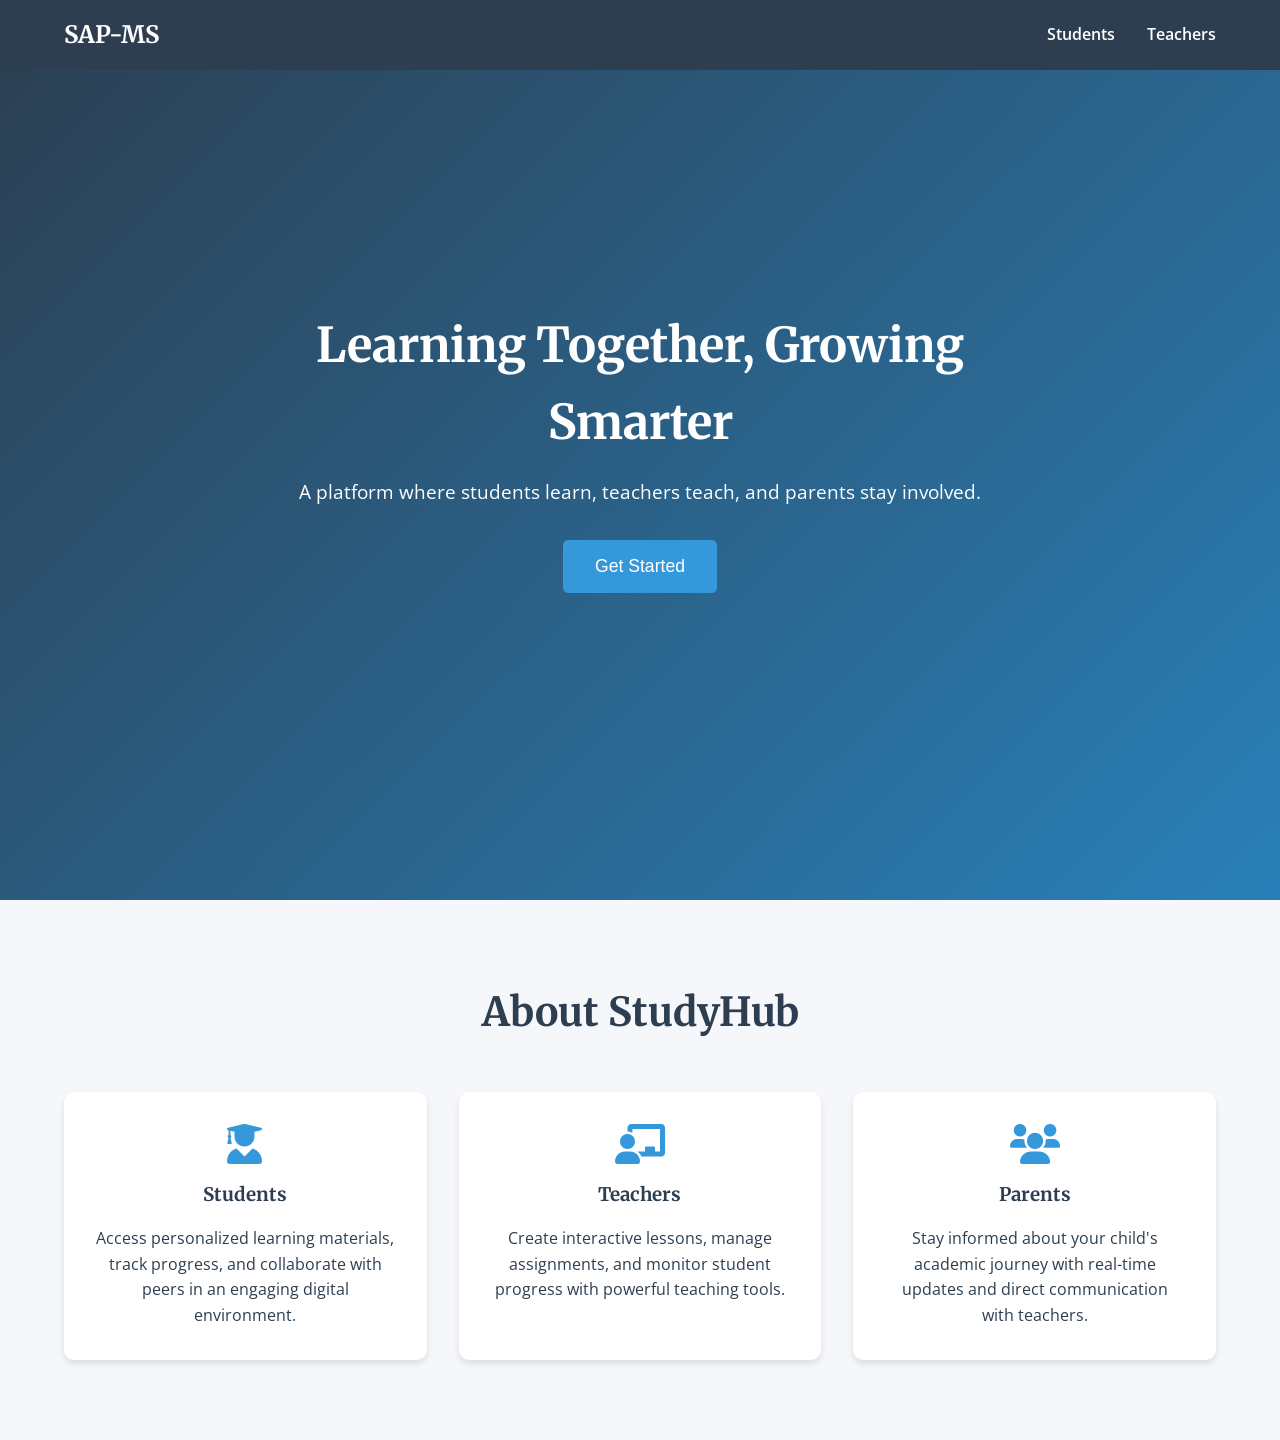
==== index.html @ e1a78acb "Initial commit from StudyHub1" ====
<!DOCTYPE html>
<html lang="en">
<head>
    <meta charset="UTF-8">
    <meta name="viewport" content="width=device-width, initial-scale=1.0">
    <title>StudyHub - Learning Together, Growing Smarter</title>
    <link rel="stylesheet" href="styles.css">
    <link rel="preconnect" href="https://fonts.googleapis.com">
    <link rel="preconnect" href="https://fonts.gstatic.com" crossorigin>
    <link href="https://fonts.googleapis.com/css2?family=Merriweather:wght@400;700&family=Open+Sans:wght@400;600&display=swap" rel="stylesheet">
    <link rel="stylesheet" href="https://cdnjs.cloudflare.com/ajax/libs/font-awesome/6.0.0/css/all.min.css">
</head>
<body>
    <nav class="navbar">
        <div class="logo">SAP-MS</div>
        <ul class="nav-links">
            <li><a href="#students">Students</a></li>
            <li><a href="#teachers">Teachers</a></li>
        </ul>
        <div class="hamburger">
            <span></span>
            <span></span>
            <span></span>
        </div>
    </nav>

    <section class="hero">
        <div class="hero-content">
            <h1>Learning Together, Growing Smarter</h1>
            <p>A platform where students learn, teachers teach, and parents stay involved.</p>
            <button class="cta-button" onclick="openModal()">Get Started</button>
        </div>
    </section>

    <section id="about" class="about">
        <h2>About StudyHub</h2>
        <div class="cards-container">
            <div class="card">
                <i class="fas fa-user-graduate"></i>
                <h3>Students</h3>
                <p>Access personalized learning materials, track progress, and collaborate with peers in an engaging digital environment.</p>
            </div>
            <div class="card">
                <i class="fas fa-chalkboard-teacher"></i>
                <h3>Teachers</h3>
                <p>Create interactive lessons, manage assignments, and monitor student progress with powerful teaching tools.</p>
            </div>
            <div class="card">
                <i class="fas fa-users"></i>
                <h3>Parents</h3>
                <p>Stay informed about your child's academic journey with real-time updates and direct communication with teachers.</p>
            </div>
        </div>
    </section>

    <!-- Role Selection Modal -->
    <div id="roleModal" class="modal">
        <div class="modal-content">
            <span class="close-modal">&times;</span>
            <h2>Choose Your Role</h2>
            <p>Select how you'll be using StudyHub</p>
            <div class="role-options">
                <div class="role-option" onclick="selectRole('student')">
                    <i class="fas fa-user-graduate"></i>
                    <h3>Student</h3>
                    <p>Access learning materials and track your progress</p>
                </div>
                <div class="role-option" onclick="selectRole('teacher')">
                    <i class="fas fa-chalkboard-teacher"></i>
                    <h3>Teacher</h3>
                    <p>Create lessons and manage your classroom</p>
                </div>
            </div>
        </div>
    </div>

    <script>
        function openModal() {
            document.getElementById('roleModal').style.display = 'block';
        }

        function selectRole(role) {
            if (role === 'student') {
                window.location.href = 'student-auth.html';
            } else if (role === 'teacher') {
                window.location.href = 'teacher-auth.html';
            } else {
                // For now, just close the modal for other roles
                document.getElementById('roleModal').style.display = 'none';
            }
        }

        // Close modal when clicking the close button or outside the modal
        document.querySelector('.close-modal').onclick = function() {
            document.getElementById('roleModal').style.display = 'none';
        }

        window.onclick = function(event) {
            const modal = document.getElementById('roleModal');
            if (event.target == modal) {
                modal.style.display = 'none';
            }
        }
    </script>
</body>
</html>
---- styles.css ----
/* Reset and base styles */
* {
    margin: 0;
    padding: 0;
    box-sizing: border-box;
}

:root {
    --primary-color: #2c3e50;
    --secondary-color: #3498db;
    --accent-color: #2980b9;
    --background-color: #f5f7fa;
    --text-color: #2c3e50;
    --card-bg: #ffffff;
}

body {
    font-family: 'Open Sans', sans-serif;
    line-height: 1.6;
    color: var(--text-color);
    background-color: var(--background-color);
}

h1, h2, h3 {
    font-family: 'Merriweather', serif;
    font-weight: 700;
}

/* Navbar styles */
.navbar {
    display: flex;
    justify-content: space-between;
    align-items: center;
    padding: 1rem 5%;
    background-color: var(--primary-color);
    position: fixed;
    width: 100%;
    top: 0;
    z-index: 1000;
}

.logo {
    color: white;
    font-family: 'Merriweather', serif;
    font-size: 1.5rem;
    font-weight: 700;
}

.nav-links {
    display: flex;
    list-style: none;
    gap: 2rem;
}

.nav-links a {
    color: white;
    text-decoration: none;
    font-weight: 600;
    transition: color 0.3s ease;
}

.nav-links a:hover {
    color: var(--secondary-color);
}

.hamburger {
    display: none;
    flex-direction: column;
    gap: 5px;
    cursor: pointer;
}

.hamburger span {
    width: 25px;
    height: 3px;
    background-color: white;
    transition: all 0.3s ease;
}

/* Hero section */
.hero {
    min-height: 100vh;
    display: flex;
    align-items: center;
    justify-content: center;
    text-align: center;
    padding: 0 5%;
    background: linear-gradient(135deg, var(--primary-color), var(--accent-color));
    color: white;
}

.hero-content {
    max-width: 800px;
}

.hero h1 {
    font-size: 3rem;
    margin-bottom: 1rem;
}

.hero p {
    font-size: 1.2rem;
    margin-bottom: 2rem;
}

.cta-button {
    padding: 1rem 2rem;
    font-size: 1.1rem;
    background-color: var(--secondary-color);
    color: white;
    border: none;
    border-radius: 5px;
    cursor: pointer;
    transition: background-color 0.3s ease;
}

.cta-button:hover {
    background-color: var(--accent-color);
}

/* About section */
.about {
    padding: 5rem 5%;
    text-align: center;
}

.about h2 {
    font-size: 2.5rem;
    margin-bottom: 3rem;
    color: var(--primary-color);
}

.cards-container {
    display: grid;
    grid-template-columns: repeat(auto-fit, minmax(250px, 1fr));
    gap: 2rem;
    max-width: 1200px;
    margin: 0 auto;
}

.card {
    background-color: var(--card-bg);
    padding: 2rem;
    border-radius: 10px;
    box-shadow: 0 4px 6px rgba(0, 0, 0, 0.1);
    transition: transform 0.3s ease;
}

.card:hover {
    transform: translateY(-5px);
}

.card i {
    font-size: 2.5rem;
    color: var(--secondary-color);
    margin-bottom: 1rem;
}

.card h3 {
    margin-bottom: 1rem;
    color: var(--primary-color);
}

/* Modal styles */
.modal {
    display: none;
    position: fixed;
    z-index: 2000;
    left: 0;
    top: 0;
    width: 100%;
    height: 100%;
    background-color: rgba(0, 0, 0, 0.7);
    overflow: auto;
}

.modal-content {
    background-color: var(--card-bg);
    margin: 10% auto;
    padding: 2rem;
    border-radius: 10px;
    max-width: 800px;
    width: 90%;
    position: relative;
    animation: modalFadeIn 0.3s ease;
}

@keyframes modalFadeIn {
    from {
        opacity: 0;
        transform: translateY(-50px);
    }
    to {
        opacity: 1;
        transform: translateY(0);
    }
}

.close-modal {
    position: absolute;
    top: 1rem;
    right: 1.5rem;
    font-size: 2rem;
    font-weight: bold;
    color: var(--text-color);
    cursor: pointer;
    transition: color 0.3s ease;
}

.close-modal:hover {
    color: var(--secondary-color);
}

.modal h2 {
    color: var(--primary-color);
    margin-bottom: 0.5rem;
    text-align: center;
}

.modal p {
    text-align: center;
    margin-bottom: 2rem;
    color: var(--text-color);
}

.role-options {
    display: grid;
    grid-template-columns: repeat(auto-fit, minmax(200px, 1fr));
    gap: 1.5rem;
}

.role-option {
    background-color: var(--background-color);
    padding: 1.5rem;
    border-radius: 8px;
    text-align: center;
    cursor: pointer;
    transition: all 0.3s ease;
}

.role-option:hover {
    transform: translateY(-5px);
    box-shadow: 0 5px 15px rgba(0, 0, 0, 0.1);
    background-color: var(--secondary-color);
    color: white;
}

.role-option:hover i,
.role-option:hover h3,
.role-option:hover p {
    color: white;
}

.role-option i {
    font-size: 2.5rem;
    color: var(--secondary-color);
    margin-bottom: 1rem;
    transition: color 0.3s ease;
}

.role-option h3 {
    margin-bottom: 0.5rem;
    color: var(--primary-color);
    transition: color 0.3s ease;
}

.role-option p {
    font-size: 0.9rem;
    margin-bottom: 0;
    transition: color 0.3s ease;
}

/* Registration Section Styles */
.registration-section {
    min-height: 100vh;
    display: flex;
    align-items: center;
    justify-content: center;
    padding: 6rem 5% 2rem;
    background: linear-gradient(135deg, var(--primary-color), var(--accent-color));
}

.registration-container {
    background-color: var(--card-bg);
    padding: 2rem;
    border-radius: 10px;
    box-shadow: 0 4px 6px rgba(0, 0, 0, 0.1);
    width: 100%;
    max-width: 500px;
    animation: fadeIn 0.3s ease;
}

@keyframes fadeIn {
    from {
        opacity: 0;
        transform: translateY(-20px);
    }
    to {
        opacity: 1;
        transform: translateY(0);
    }
}

.form-toggle {
    display: flex;
    justify-content: center;
    margin-bottom: 2rem;
    gap: 1rem;
}

.toggle-btn {
    padding: 0.8rem 2rem;
    border: none;
    background-color: var(--background-color);
    color: var(--text-color);
    font-weight: 600;
    border-radius: 5px;
    cursor: pointer;
    transition: all 0.3s ease;
    position: relative;
}

.toggle-btn::after {
    content: '';
    position: absolute;
    bottom: 0;
    left: 0;
    width: 100%;
    height: 3px;
    background-color: var(--secondary-color);
    transform: scaleX(0);
    transition: transform 0.3s ease;
}

.toggle-btn.active {
    background-color: var(--secondary-color);
    color: white;
}

.toggle-btn.active::after {
    transform: scaleX(1);
}

.form-container {
    transition: all 0.3s ease;
}

.form-container.hidden {
    display: none;
}

.registration-header {
    text-align: center;
    margin-bottom: 2rem;
}

.registration-header i {
    font-size: 3rem;
    color: var(--secondary-color);
    margin-bottom: 1rem;
}

.registration-header h1 {
    font-size: 2rem;
    color: var(--primary-color);
    margin-bottom: 0.5rem;
}

.registration-header p {
    color: var(--text-color);
}

.registration-form {
    display: flex;
    flex-direction: column;
    gap: 1.5rem;
}

.form-group {
    display: flex;
    flex-direction: column;
    gap: 0.5rem;
}

.form-group label {
    font-weight: 600;
    color: var(--text-color);
}

.form-group input,
.form-group select {
    padding: 0.8rem;
    border: 1px solid #ddd;
    border-radius: 5px;
    font-size: 1rem;
    transition: border-color 0.3s ease;
}

.form-group input:focus,
.form-group select:focus {
    outline: none;
    border-color: var(--secondary-color);
}

.checkbox-group {
    display: flex;
    align-items: center;
    gap: 0.5rem;
}

.checkbox-group input {
    width: auto;
}

.checkbox-group label {
    font-size: 0.9rem;
}

.checkbox-group a {
    margin-left: auto;
    color: var(--secondary-color);
    text-decoration: none;
    font-size: 0.9rem;
}

.checkbox-group a:hover {
    text-decoration: underline;
}

.submit-button {
    padding: 1rem;
    background-color: var(--secondary-color);
    color: white;
    border: none;
    border-radius: 5px;
    font-size: 1rem;
    font-weight: 600;
    cursor: pointer;
    transition: background-color 0.3s ease;
}

.submit-button:hover {
    background-color: var(--accent-color);
}

.login-link, .forgot-password {
    text-align: center;
    margin-top: 1rem;
}

.login-link a, .forgot-password a {
    color: var(--secondary-color);
    text-decoration: none;
    font-weight: 600;
}

.login-link a:hover, .forgot-password a:hover {
    text-decoration: underline;
}

/* Error and Success Messages */
.error-message,
.success-message {
    padding: 0.8rem;
    border-radius: 5px;
    margin: 1rem 0;
    text-align: center;
    font-weight: 600;
    display: none;
}

.error-message {
    background-color: #fee2e2;
    color: #dc2626;
    border: 1px solid #fecaca;
}

.success-message {
    background-color: #dcfce7;
    color: #16a34a;
    border: 1px solid #bbf7d0;
}

/* Form validation styles */
.form-group input:invalid {
    border-color: #dc2626;
}

.form-group input:valid {
    border-color: #16a34a;
}

/* Loading state for buttons */
.submit-button.loading {
    position: relative;
    color: transparent;
}

.submit-button.loading::after {
    content: '';
    position: absolute;
    width: 20px;
    height: 20px;
    top: 50%;
    left: 50%;
    margin: -10px 0 0 -10px;
    border: 2px solid #ffffff;
    border-radius: 50%;
    border-right-color: transparent;
    animation: spin 0.8s linear infinite;
}

@keyframes spin {
    from {
        transform: rotate(0deg);
    }
    to {
        transform: rotate(360deg);
    }
}

/* Responsive design */
@media (max-width: 768px) {
    .nav-links {
        display: none;
        position: absolute;
        top: 100%;
        left: 0;
        width: 100%;
        background-color: var(--primary-color);
        padding: 1rem 0;
        flex-direction: column;
        align-items: center;
        gap: 1rem;
    }

    .nav-links.active {
        display: flex;
    }

    .hamburger {
        display: flex;
    }

    .hero h1 {
        font-size: 2.5rem;
    }

    .hero p {
        font-size: 1rem;
    }

    .about h2 {
        font-size: 2rem;
    }
    
    .modal-content {
        margin: 20% auto;
        padding: 1.5rem;
    }
    
    .registration-container {
        padding: 1.5rem;
    }
}

@media (max-width: 480px) {
    .hero h1 {
        font-size: 2rem;
    }

    .cta-button {
        padding: 0.8rem 1.6rem;
        font-size: 1rem;
    }

    .card {
        padding: 1.5rem;
    }
    
    .role-options {
        grid-template-columns: 1fr;
    }
    
    .registration-container {
        padding: 1.2rem;
    }
    
    .form-group input,
    .form-group select {
        padding: 0.7rem;
    }
    
    .toggle-btn {
        padding: 0.5rem 1rem;
        font-size: 1rem;
    }
}
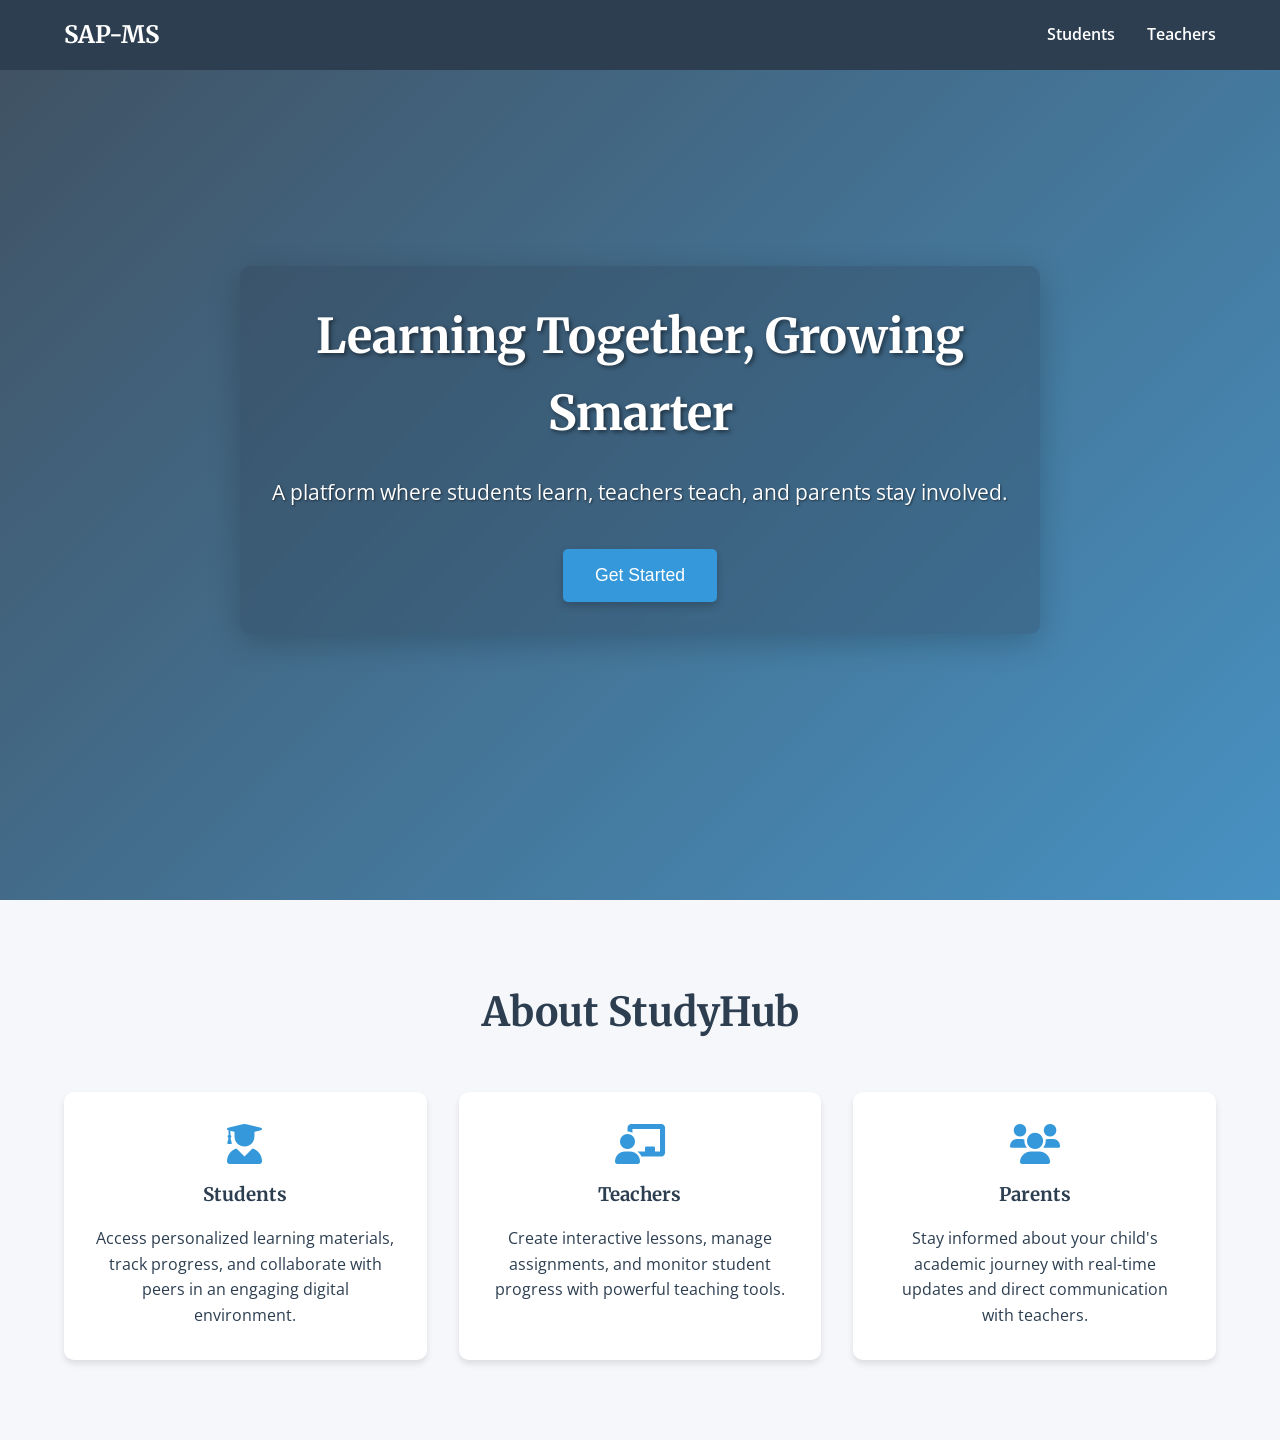
==== commit 6a7444be: "Update StudyHub1 with full version (including chat, tcpdf, phpmailer, etc.)" ====
--- a/index.html
+++ b/index.html
@@ -3,19 +3,77 @@
 <head>
     <meta charset="UTF-8">
     <meta name="viewport" content="width=device-width, initial-scale=1.0">
-    <title>StudyHub - Learning Together, Growing Smarter</title>
+    <title>Student Academic Performance Monitoring System - StudyHub</title>
     <link rel="stylesheet" href="styles.css">
     <link rel="preconnect" href="https://fonts.googleapis.com">
     <link rel="preconnect" href="https://fonts.gstatic.com" crossorigin>
     <link href="https://fonts.googleapis.com/css2?family=Merriweather:wght@400;700&family=Open+Sans:wght@400;600&display=swap" rel="stylesheet">
     <link rel="stylesheet" href="https://cdnjs.cloudflare.com/ajax/libs/font-awesome/6.0.0/css/all.min.css">
+    <style>
+        /* Additional styles for the enhanced hero section */
+        .hero {
+            background-image: url('https://images.unsplash.com/photo-1501504905252-473c47e087f8?ixlib=rb-4.0.3&ixid=M3wxMjA3fDB8MHxwaG90by1wYWdlfHx8fGVufDB8fHx8fA%3D%3D&auto=format&fit=crop&w=1674&q=80');
+            background-size: cover;
+            background-position: center;
+            background-repeat: no-repeat;
+            position: relative;
+        }
+        
+        .hero::before {
+            content: '';
+            position: absolute;
+            top: 0;
+            left: 0;
+            width: 100%;
+            height: 100%;
+            background: linear-gradient(135deg, rgba(44, 62, 80, 0.9), rgba(41, 128, 185, 0.85));
+            z-index: 1;
+        }
+        
+        .hero-content {
+            position: relative;
+            z-index: 2;
+            max-width: 800px;
+            padding: 2rem;
+            border-radius: 10px;
+            background-color: rgba(44, 62, 80, 0.3);
+            backdrop-filter: blur(5px);
+            box-shadow: 0 8px 32px rgba(0, 0, 0, 0.2);
+        }
+        
+        .hero h1 {
+            text-shadow: 2px 2px 4px rgba(0, 0, 0, 0.5);
+            margin-bottom: 1.5rem;
+        }
+        
+        .hero p {
+            text-shadow: 1px 1px 2px rgba(0, 0, 0, 0.5);
+            margin-bottom: 2.5rem;
+            font-size: 1.3rem;
+        }
+        
+        .cta-button {
+            box-shadow: 0 4px 8px rgba(0, 0, 0, 0.2);
+            transform: translateY(0);
+            transition: transform 0.3s ease, box-shadow 0.3s ease, background-color 0.3s ease;
+        }
+        
+        .cta-button:hover {
+            transform: translateY(-3px);
+            box-shadow: 0 6px 12px rgba(0, 0, 0, 0.3);
+        }
+        
+        .cta-button:active {
+            transform: translateY(1px);
+        }
+    </style>
 </head>
 <body>
     <nav class="navbar">
         <div class="logo">SAP-MS</div>
         <ul class="nav-links">
-            <li><a href="#students">Students</a></li>
-            <li><a href="#teachers">Teachers</a></li>
+            <li><a href="student-auth.html">Students</a></li>
+            <li><a href="teacher-auth.html">Teachers</a></li>
         </ul>
         <div class="hamburger">
             <span></span>
@@ -101,6 +159,29 @@
                 modal.style.display = 'none';
             }
         }
+        
+        // Add smooth scrolling for navigation links
+        document.querySelectorAll('.nav-links a').forEach(anchor => {
+            anchor.addEventListener('click', function(e) {
+                const href = this.getAttribute('href');
+                if (href.startsWith('#')) {
+                    e.preventDefault();
+                    const targetId = href;
+                    const targetElement = document.querySelector(targetId);
+                    if (targetElement) {
+                        window.scrollTo({
+                            top: targetElement.offsetTop - 70,
+                            behavior: 'smooth'
+                        });
+                    }
+                }
+            });
+        });
+        
+        // Mobile menu toggle
+        document.querySelector('.hamburger').addEventListener('click', function() {
+            document.querySelector('.nav-links').classList.toggle('active');
+        });
     </script>
 </body>
 </html> 
